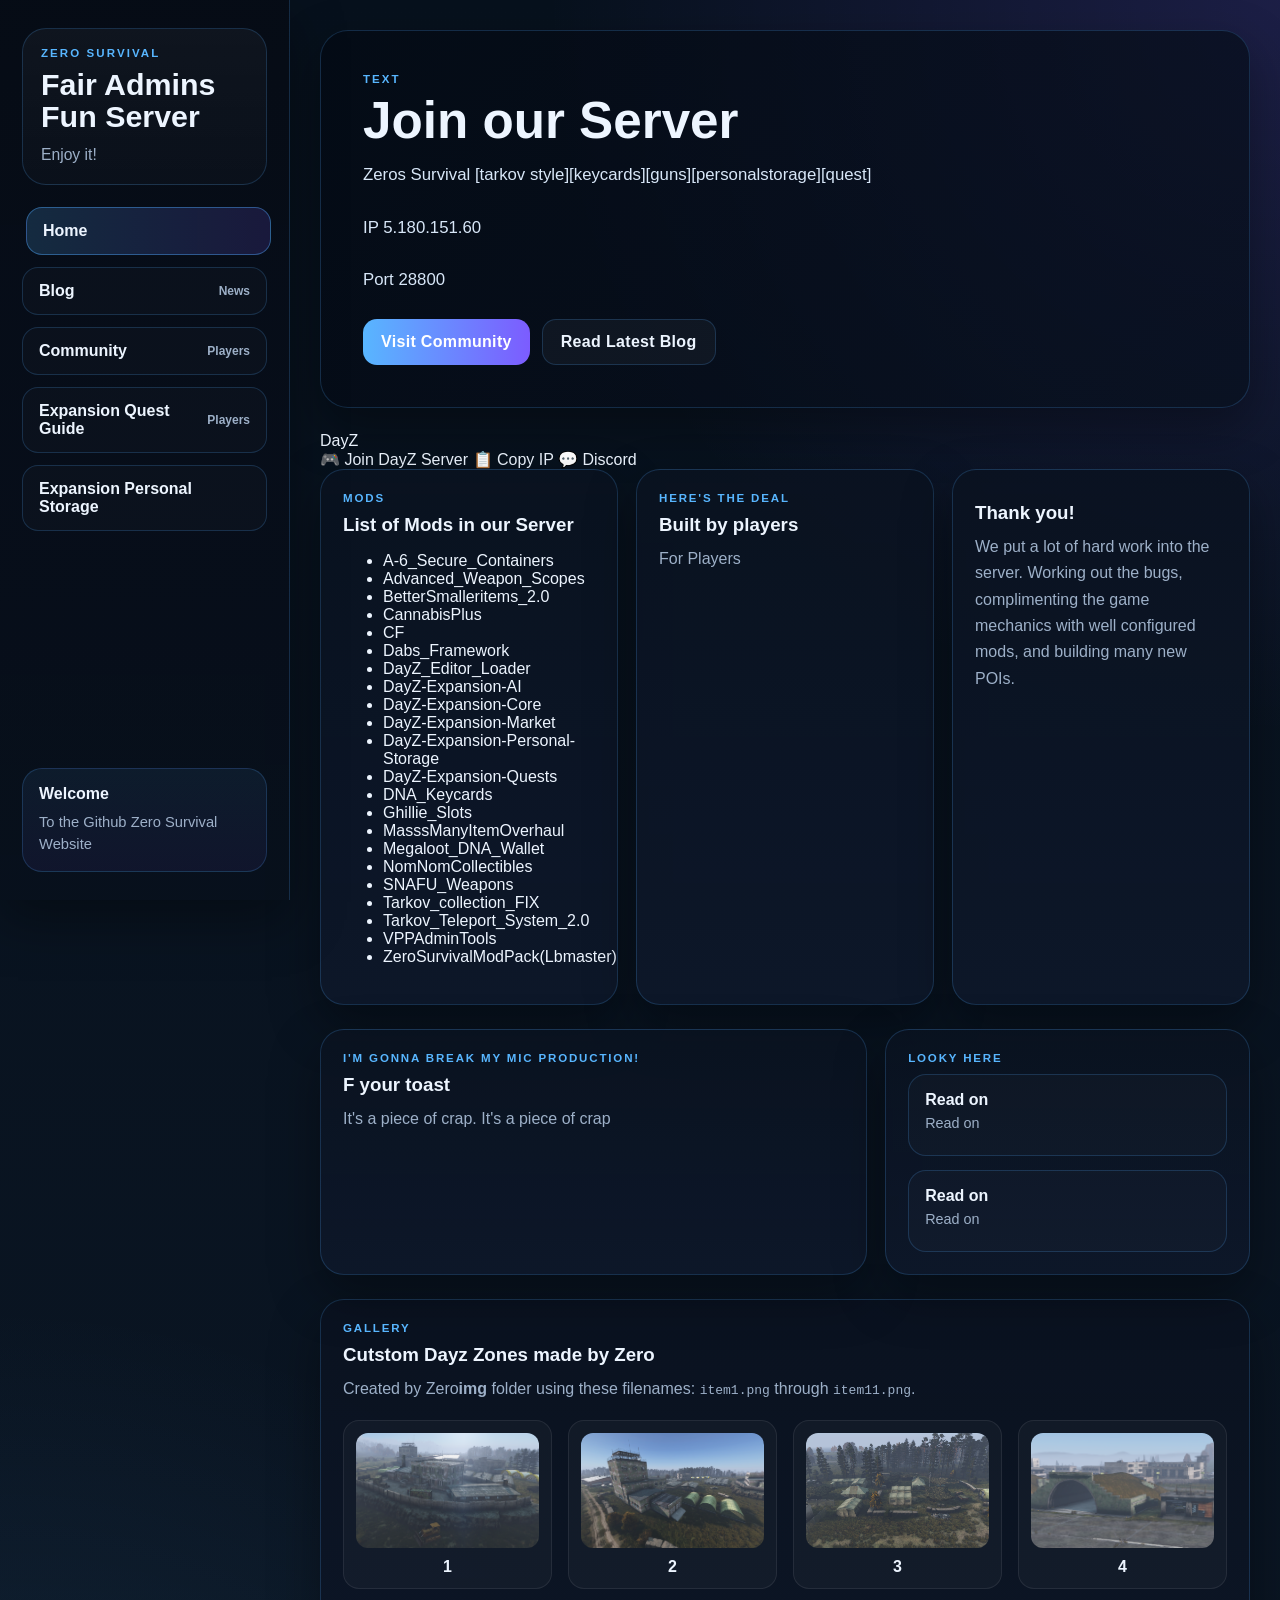
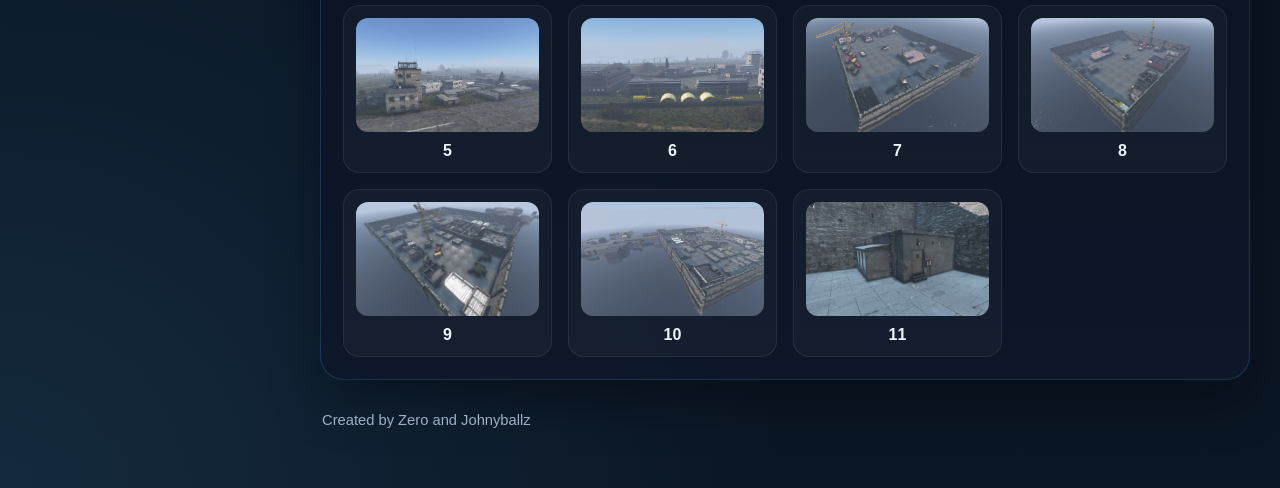
==== index.html @ 07addc76 "Update index.html" ====
<!DOCTYPE html>
<html lang="en">
<head>
  <meta charset="UTF-8" />
  <meta name="viewport" content="width=device-width, initial-scale=1.0" />
  <title>Zeros Survival [tarkov style][keycards][guns][personalstorage][quest] | Index</title>
  <link rel="stylesheet" href="style.css" />

  <style>
    .image-grid{
      display:grid;
      grid-template-columns:repeat(auto-fit,minmax(180px,1fr));
      gap:16px;
      margin-top:18px;
    }
    .image-item{
      display:flex;
      flex-direction:column;
      gap:10px;
      text-decoration:none;
      color:inherit;
      background:rgba(255,255,255,.03);
      border:1px solid rgba(255,255,255,.08);
      border-radius:16px;
      padding:12px;
      transition:.25s ease;
    }
    .image-item:hover{
      transform:translateY(-4px);
      border-color:rgba(0,210,255,.45);
    }
    .image-item img{
      width:100%;
      aspect-ratio:16/10;
      object-fit:cover;
      border-radius:12px;
      display:block;
      background:#111827;
    }
    .image-item span{
      font-weight:700;
      text-align:center;
    }
  </style>

</head>
<body>
  <div class="layout">
    <aside class="sidebar">
      <div class="brand">
        <div class="kicker">Zero Survival</div>
        <h1>Fair Admins<br>Fun Server</h1>
        <p>Enjoy it!</p>
      </div>

      <nav class="nav">
        <a href="index.html" class="active"><span>Home</span><small></small></a>
        <a href="blog.html"><span>Blog</span><small>News</small></a>
        <a href="community.html"><span>Community</span><small>Players</small></a>
        <a href="expansion_quest_guide.html"><span>Expansion Quest Guide</span><small>Players</small></a>
        <a href="personal_storage_guide.html"><span>Expansion Personal Storage</span><small></small></a>
      </nav>

      <div class="sidebar-card">
        <h3>Welcome</h3>
        <p>To the Github Zero Survival Website</p>
      </div>
    </aside>

    <main class="main">
      <section class="hero">
        <div class="hero-inner">
          <div class="kicker">Text</div>
          <h2>Join our Server</h2>
          <p>Zeros Survival [tarkov style][keycards][guns][personalstorage][quest]</p>
		  <p>IP 5.180.151.60</p>
		  <p>Port 28800</p>
          <div class="cta-row">
            <a class="btn primary" href="community.html">Visit Community</a>
            <a class="btn secondary" href="blog.html">Read Latest Blog</a>
          </div>
        </div>
      </section>
	  
	   <div class="hero-group-title">DayZ</div>
          <div class="hero-actions">
            <a href="steam://connect/5.180.151.60:28800" class="cta primary">🎮 Join DayZ Server</a>
            <a href="#" class="cta secondary" onclick="copyDayZIP(); return false;">📋 Copy IP</a>
            <a href="https://discord.gg/2TRaWwefMz" class="cta secondary" target="_blank" rel="noopener noreferrer">💬 Discord</a>
          </div>

      <section class="section grid">
        <article class="card">
          <div class="eyebrow">Mods</div>
          <h3>List of Mods in our Server</h3>
		                        <ul class="mods-list">
                                <li>A-6_Secure_Containers</li>
                                <li>Advanced_Weapon_Scopes</li>
                                <li>BetterSmalleritems_2.0</li>
                                <li>CannabisPlus</li>
                                <li>CF</li>
                                <li>Dabs_Framework</li>
                                <li>DayZ_Editor_Loader</li>
                                <li>DayZ-Expansion-AI</li>
                                <li>DayZ-Expansion-Core</li>
                                <li>DayZ-Expansion-Market</li>
                                <li>DayZ-Expansion-Personal-Storage</li>
                                <li>DayZ-Expansion-Quests</li>
                                <li>DNA_Keycards</li>
                                <li>Ghillie_Slots</li>
                                <li>MasssManyItemOverhaul</li>
                                <li>Megaloot_DNA_Wallet</li>
                                <li>NomNomCollectibles</li>
                                <li>SNAFU_Weapons</li>
                                <li>Tarkov_collection_FIX</li>
                                <li>Tarkov_Teleport_System_2.0</li>
                                <li>VPPAdminTools</li>
                                <li>ZeroSurvivalModPack(Lbmaster)</li>
                            </ul>
        </article>
        <article class="card">
          <div class="eyebrow">Here's the deal</div>
          <h3>Built by players</h3>
          <p>For Players</p>
        </article>
        <article class="card">
          <div class="eyebrow"></div>
          <h3>Thank you!</h3>
          <p>We put a lot of hard work into the server. Working out the bugs, complimenting the game mechanics with well configured mods, and building many new POIs.</p>
        </article>
      </section>

      <section class="section split">
        <div class="card">
          <div class="eyebrow">I'm gonna break my mic production!</div>
          <h3>F your toast</h3>
          <p>It's a piece of crap. It's a piece of crap</p>
        </div>
        <div class="card">
          <div class="eyebrow">Looky here</div>
          <div class="list">
            <div class="list-item">
              <strong><a href="blog.html">Read on</a></strong>
              <div class="meta">Read on</div>
            </div>
            <div class="list-item">
              <strong><a href="community.html">Read on</a></strong>
              <div class="meta">Read on</div>
            </div>
          </div>
        </div>
      </section>


      <section class="section">
        <div class="card">
          <div class="eyebrow">Gallery</div>
          <h3>Cutstom Dayz Zones made by Zero</h3>
          <p>Created by Zero<strong>img</strong> folder using these filenames:
            <code>item1.png</code> through <code>item11.png</code>.
          </p>
          <div class="image-grid">
            <a class="image-item" href="img/Screenshot 2026-03-22 142402.png" target="_blank"><img src="img/Screenshot 2026-03-22 142402.png" alt="Item 1"><span>1</span></a>
            <a class="image-item" href="img/Screenshot 2026-03-22 142425.png" target="_blank"><img src="img/Screenshot 2026-03-22 142425.png" alt="Item 2"><span>2</span></a>
            <a class="image-item" href="img/Screenshot 2026-03-22 142443.png" target="_blank"><img src="img/Screenshot 2026-03-22 142443.png" alt="Item 3"><span>3</span></a>
            <a class="image-item" href="img/Screenshot 2026-03-22 142520.png" target="_blank"><img src="img/Screenshot 2026-03-22 142520.png" alt="Item 4"><span>4</span></a>
            <a class="image-item" href="img/Screenshot 2026-03-22 142541.png" target="_blank"><img src="img/Screenshot 2026-03-22 142541.png" alt="Item 5"><span>5</span></a>
            <a class="image-item" href="img/Screenshot 2026-03-22 142604.png" target="_blank"><img src="img/Screenshot 2026-03-22 142604.png" alt="Item 6"><span>6</span></a>
            <a class="image-item" href="img/Screenshot 2026-03-22 142838.png" target="_blank"><img src="img/Screenshot 2026-03-22 142838.png" alt="Item 7"><span>7</span></a>
            <a class="image-item" href="img/Screenshot 2026-03-22 142849.png" target="_blank"><img src="img/Screenshot 2026-03-22 142849.png" alt="Item 8"><span>8</span></a>
            <a class="image-item" href="img/Screenshot 2026-03-22 142922.png" target="_blank"><img src="img/Screenshot 2026-03-22 142922.png" alt="Item 9"><span>9</span></a>
            <a class="image-item" href="img/Screenshot 2026-03-22 142936.png" target="_blank"><img src="img/Screenshot 2026-03-22 142936.png" alt="Item 10"><span>10</span></a>
            <a class="image-item" href="img/Screenshot 2026-03-22 142946.png" target="_blank"><img src="img/Screenshot 2026-03-22 142946.png" alt="Item 11"><span>11</span></a>
          </div>
        </div>
      </section>

      <div class="footer">Created by Zero and Johnyballz</div>
    </main>
  </div>
</body>
</html>
---- style.css ----
:root{
  --bg:#07111d;
  --bg2:#0b1624;
  --panel:rgba(10,18,32,.88);
  --panel-2:rgba(14,24,42,.92);
  --line:rgba(80,170,255,.20);
  --line-strong:rgba(80,170,255,.42);
  --text:#edf5ff;
  --muted:#9db0c8;
  --primary:#58b6ff;
  --primary-2:#7c5cff;
  --success:#39d98a;
  --shadow:0 20px 50px rgba(0,0,0,.35);
  --radius:22px;
  --max:1400px;
}

*{box-sizing:border-box}
html,body{margin:0;padding:0}
body{
  font-family:Arial,Helvetica,sans-serif;
  color:var(--text);
  background:
    radial-gradient(circle at top right, rgba(124,92,255,.18), transparent 30%),
    radial-gradient(circle at bottom left, rgba(88,182,255,.12), transparent 32%),
    linear-gradient(180deg,var(--bg),var(--bg2));
  min-height:100vh;
}

a{color:inherit;text-decoration:none}

.layout{
  display:grid;
  grid-template-columns:290px 1fr;
  min-height:100vh;
}

.sidebar{
  position:sticky;
  top:0;
  height:100vh;
  padding:28px 22px;
  background:linear-gradient(180deg, rgba(6,12,22,.98), rgba(8,16,28,.94));
  border-right:1px solid var(--line);
  box-shadow:var(--shadow);
  display:flex;
  flex-direction:column;
  gap:22px;
}

.brand{
  padding:18px;
  border:1px solid var(--line);
  border-radius:24px;
  background:linear-gradient(180deg, rgba(255,255,255,.04), rgba(255,255,255,.02));
}

.kicker{
  letter-spacing:.18em;
  font-size:.72rem;
  text-transform:uppercase;
  color:var(--primary);
  margin-bottom:10px;
  font-weight:700;
}

.brand h1{
  margin:0;
  font-size:1.9rem;
  line-height:1.05;
}

.brand p{
  margin:10px 0 0;
  color:var(--muted);
  line-height:1.5;
  font-size:.98rem;
}

.nav{
  display:flex;
  flex-direction:column;
  gap:12px;
}

.nav a{
  display:flex;
  align-items:center;
  justify-content:space-between;
  gap:12px;
  padding:14px 16px;
  border-radius:16px;
  border:1px solid var(--line);
  background:rgba(255,255,255,.02);
  color:var(--text);
  font-weight:700;
  transition:.2s ease;
}

.nav a:hover,
.nav a.active{
  transform:translateX(4px);
  border-color:var(--line-strong);
  background:linear-gradient(90deg, rgba(88,182,255,.18), rgba(124,92,255,.16));
}

.nav small{
  color:var(--muted);
  font-weight:600;
  font-size:.75rem;
}

.sidebar-card{
  margin-top:auto;
  border:1px solid var(--line);
  border-radius:20px;
  padding:16px;
  background:linear-gradient(180deg, rgba(88,182,255,.08), rgba(124,92,255,.08));
}

.sidebar-card h3{
  margin:0 0 8px;
  font-size:1rem;
}

.sidebar-card p{
  margin:0;
  color:var(--muted);
  line-height:1.5;
  font-size:.92rem;
}

.main{
  padding:30px;
}

.hero{
  max-width:var(--max);
  margin:0 auto 24px;
  min-height:330px;
  border:1px solid var(--line);
  border-radius:28px;
  overflow:hidden;
  background:
    linear-gradient(135deg, rgba(4,10,20,.74), rgba(8,16,30,.74)),
    url('https://images.unsplash.com/photo-1542751371-adc38448a05e?auto=format&fit=crop&w=1400&q=80') center/cover no-repeat;
  box-shadow:var(--shadow);
  display:flex;
  align-items:flex-end;
}

.hero.blog-hero{
  background:
    linear-gradient(135deg, rgba(4,10,20,.76), rgba(8,16,30,.78)),
    url('https://images.unsplash.com/photo-1511512578047-dfb367046420?auto=format&fit=crop&w=1400&q=80') center/cover no-repeat;
}

.hero.community-hero{
  background:
    linear-gradient(135deg, rgba(4,10,20,.76), rgba(8,16,30,.78)),
    url('https://images.unsplash.com/photo-1511882150382-421056c89033?auto=format&fit=crop&w=1400&q=80') center/cover no-repeat;
}

.hero-inner{
  padding:42px;
  max-width:760px;
}

.hero h2{
  font-size:clamp(2.2rem,4vw,4rem);
  line-height:1.02;
  margin:0 0 14px;
}

.hero p{
  margin:0 0 24px;
  color:#d8e7f8;
  font-size:1.05rem;
  line-height:1.7;
}

.cta-row{
  display:flex;
  flex-wrap:wrap;
  gap:12px;
}

.btn{
  display:inline-flex;
  align-items:center;
  justify-content:center;
  padding:13px 18px;
  border-radius:14px;
  border:1px solid var(--line);
  font-weight:800;
  letter-spacing:.02em;
  transition:.2s ease;
}

.btn.primary{
  background:linear-gradient(90deg, var(--primary), var(--primary-2));
  color:white;
  border:none;
}

.btn.secondary{
  background:rgba(255,255,255,.04);
  color:var(--text);
}

.btn:hover{transform:translateY(-2px)}

.section{
  max-width:var(--max);
  margin:0 auto 24px;
}

.grid{
  display:grid;
  grid-template-columns:repeat(3, minmax(0,1fr));
  gap:18px;
}

.card{
  background:linear-gradient(180deg, var(--panel), var(--panel-2));
  border:1px solid var(--line);
  border-radius:24px;
  padding:22px;
  box-shadow:var(--shadow);
}

.card h3,.card h4{
  margin:0 0 10px;
}

.card p{
  margin:0;
  color:var(--muted);
  line-height:1.65;
}

.card .eyebrow{
  color:var(--primary);
  text-transform:uppercase;
  letter-spacing:.16em;
  font-size:.72rem;
  font-weight:800;
  margin-bottom:10px;
}

.split{
  display:grid;
  grid-template-columns:1.2fr .8fr;
  gap:18px;
}

.list{
  display:grid;
  gap:14px;
}

.list-item{
  padding:16px;
  border-radius:18px;
  border:1px solid var(--line);
  background:rgba(255,255,255,.02);
}

.list-item strong{
  display:block;
  margin-bottom:6px;
}

.meta{
  color:var(--muted);
  font-size:.9rem;
  margin-bottom:8px;
}

.footer{
  max-width:var(--max);
  margin:14px auto 0;
  color:var(--muted);
  font-size:.92rem;
  padding:8px 2px 30px;
}

@media (max-width: 1080px){
  .grid,.split{grid-template-columns:1fr}
}

@media (max-width: 860px){
  .layout{grid-template-columns:1fr}
  .sidebar{
    position:relative;
    height:auto;
    border-right:none;
    border-bottom:1px solid var(--line);
  }
  .main{padding:20px}
  .hero-inner{padding:28px}
}
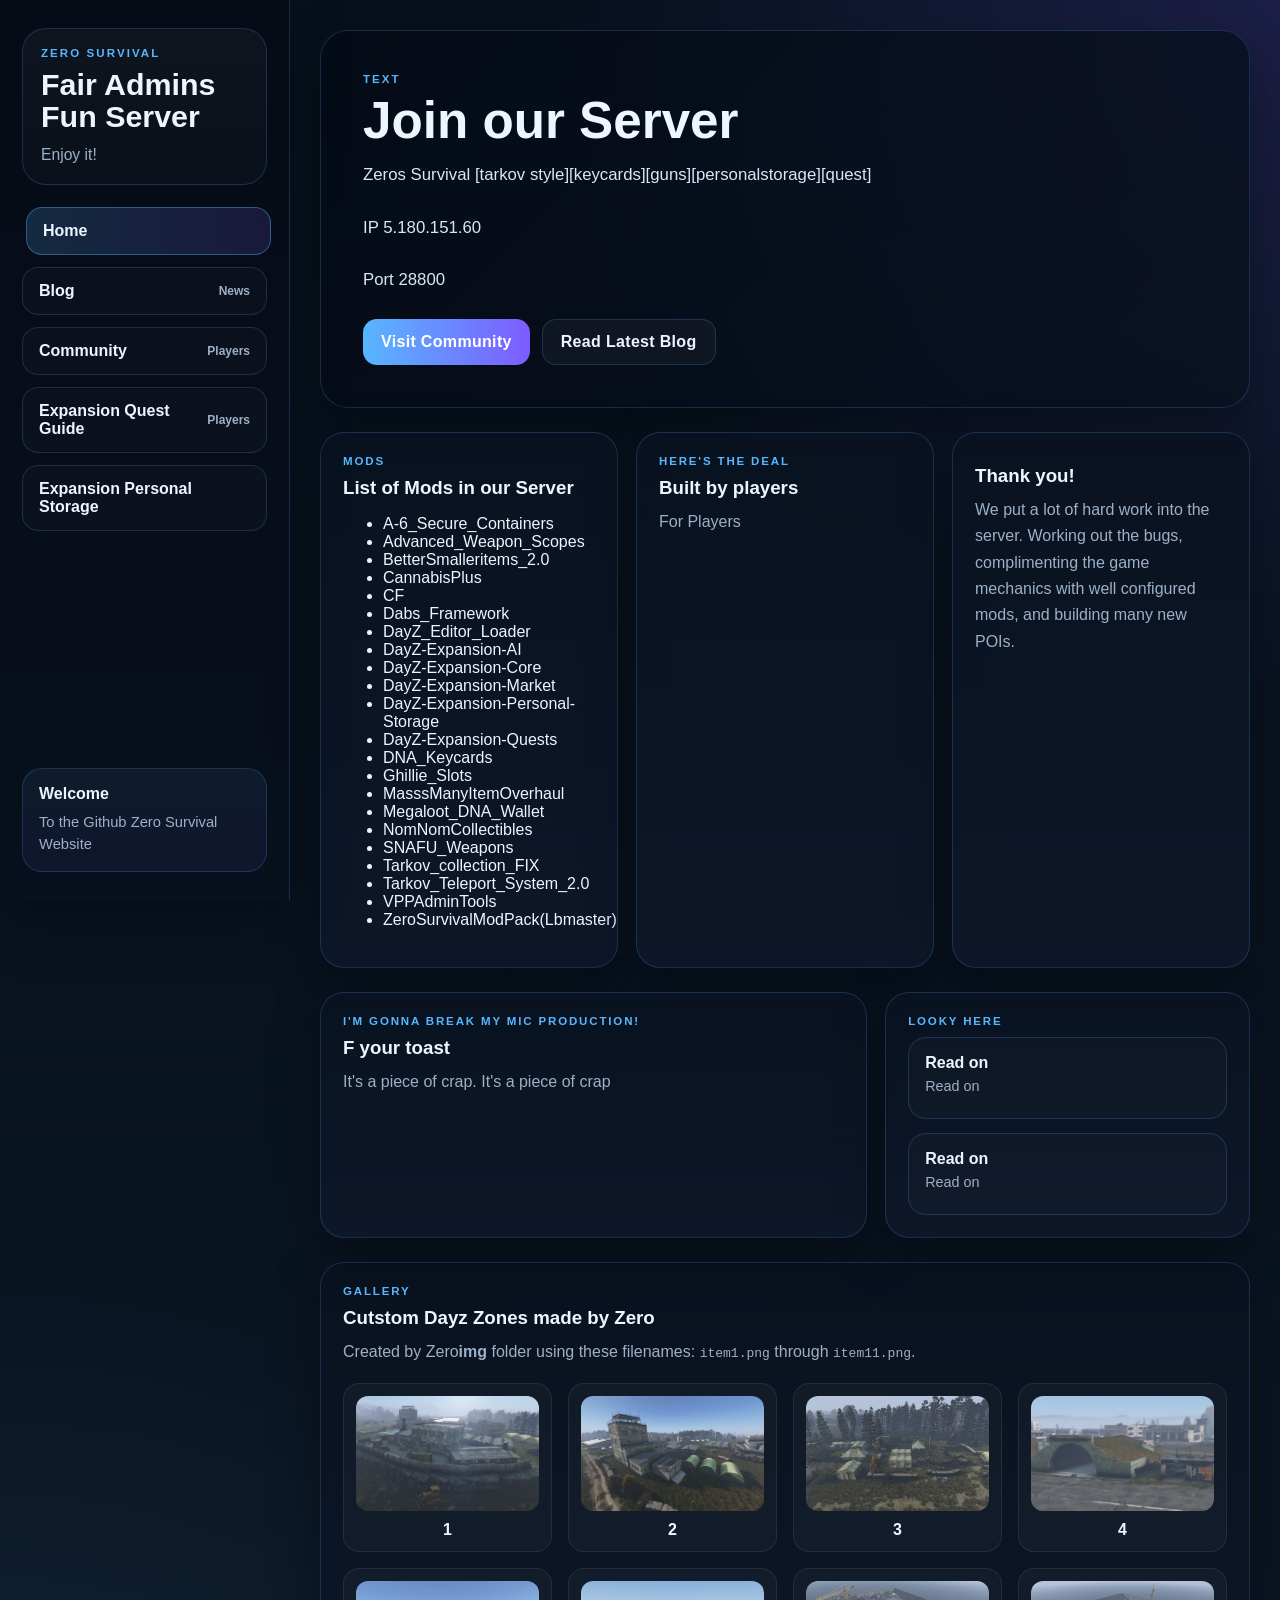
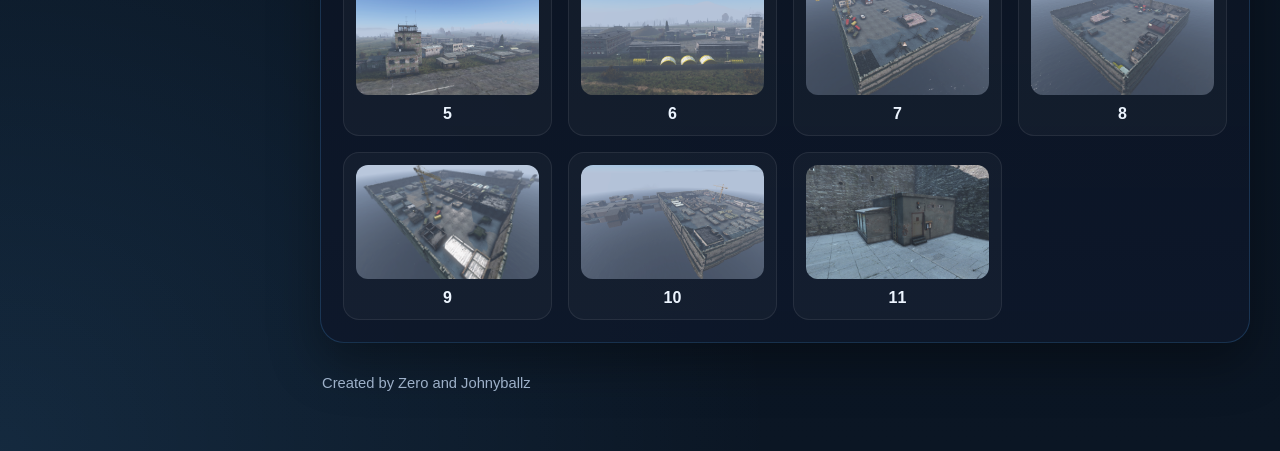
==== commit 72df233c: "Update index.html" ====
--- a/index.html
+++ b/index.html
@@ -82,12 +82,7 @@
         </div>
       </section>
 	  
-	   <div class="hero-group-title">DayZ</div>
-          <div class="hero-actions">
-            <a href="steam://connect/5.180.151.60:28800" class="cta primary">🎮 Join DayZ Server</a>
-            <a href="#" class="cta secondary" onclick="copyDayZIP(); return false;">📋 Copy IP</a>
-            <a href="https://discord.gg/2TRaWwefMz" class="cta secondary" target="_blank" rel="noopener noreferrer">💬 Discord</a>
-          </div>
+
 
       <section class="section grid">
         <article class="card">
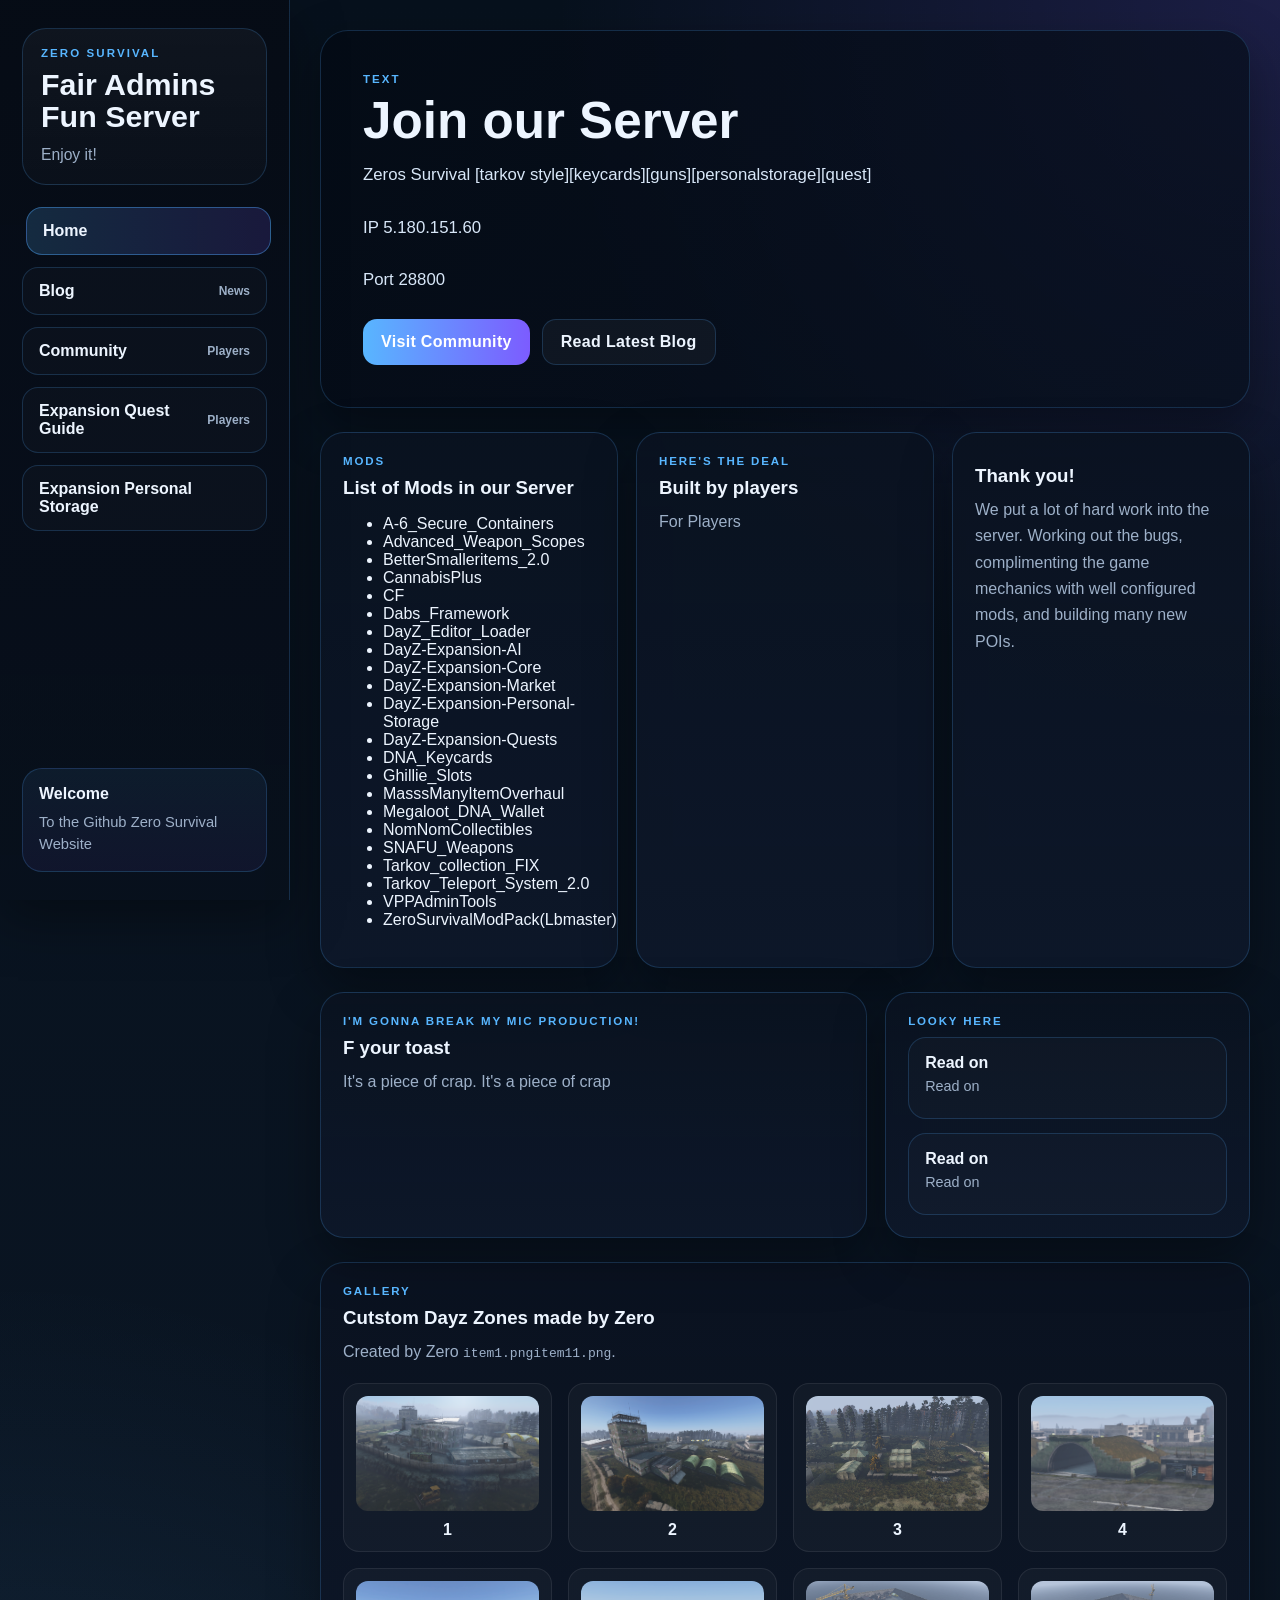
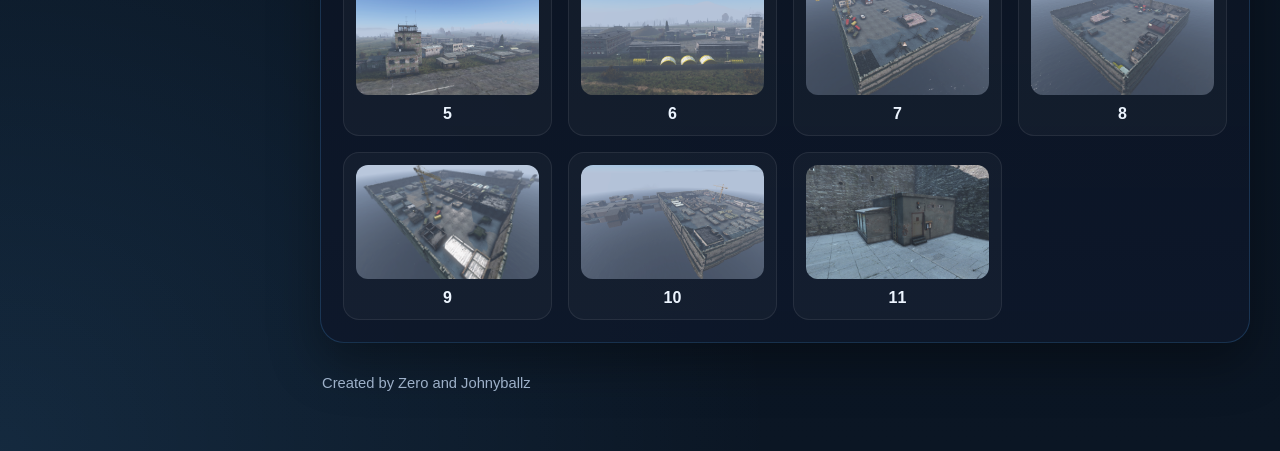
==== commit 36ea5121: "Update index.html" ====
--- a/index.html
+++ b/index.html
@@ -151,8 +151,8 @@
         <div class="card">
           <div class="eyebrow">Gallery</div>
           <h3>Cutstom Dayz Zones made by Zero</h3>
-          <p>Created by Zero<strong>img</strong> folder using these filenames:
-            <code>item1.png</code> through <code>item11.png</code>.
+          <p>Created by Zero<strong></strong>
+            <code>item1.png</code><code>item11.png</code>.
           </p>
           <div class="image-grid">
             <a class="image-item" href="img/Screenshot 2026-03-22 142402.png" target="_blank"><img src="img/Screenshot 2026-03-22 142402.png" alt="Item 1"><span>1</span></a>
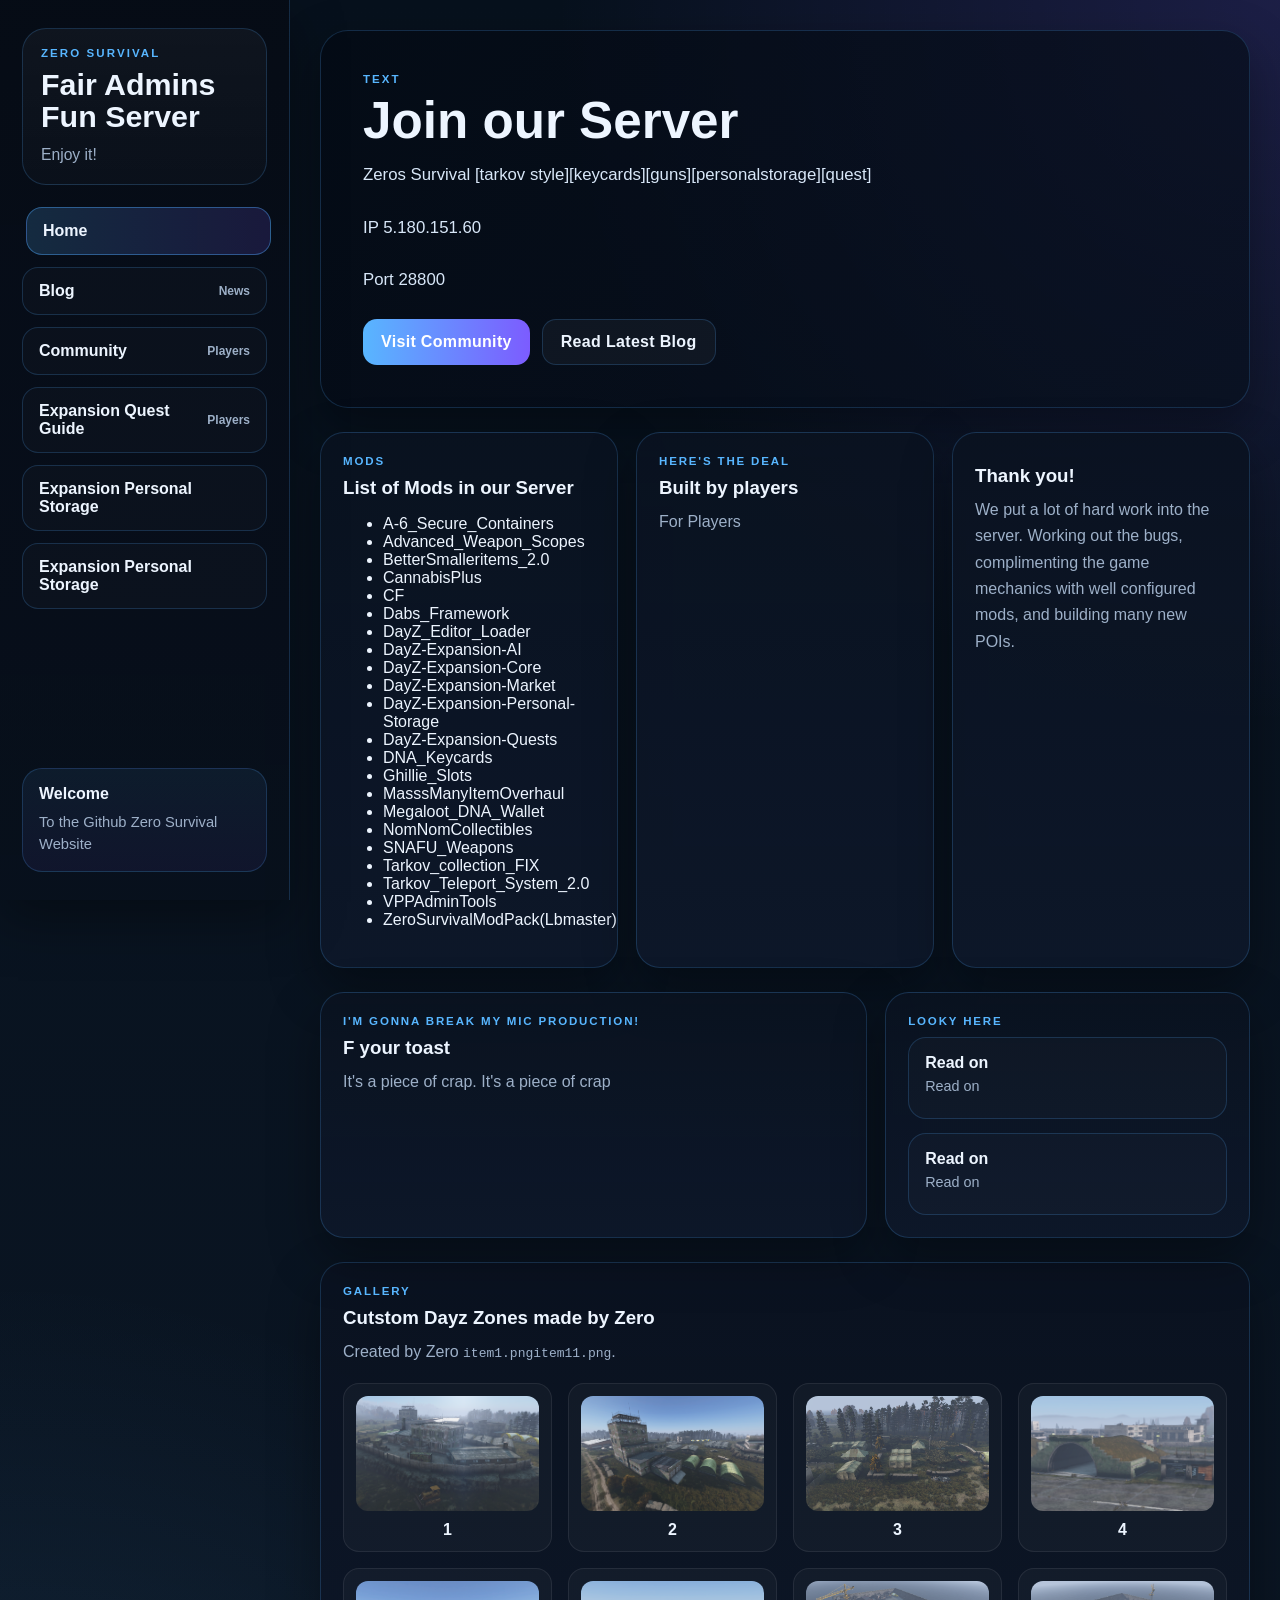
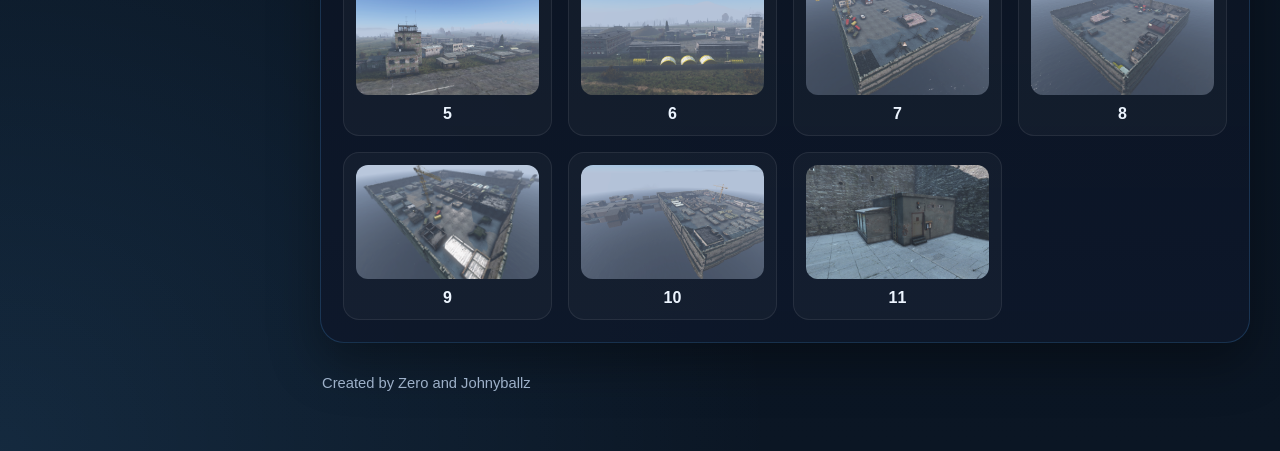
==== commit 2499efc5: "Update index.html" ====
--- a/index.html
+++ b/index.html
@@ -53,13 +53,17 @@
         <p>Enjoy it!</p>
       </div>
 
-      <nav class="nav">
+  
+     <nav class="nav">
         <a href="index.html" class="active"><span>Home</span><small></small></a>
         <a href="blog.html"><span>Blog</span><small>News</small></a>
         <a href="community.html"><span>Community</span><small>Players</small></a>
         <a href="expansion_quest_guide.html"><span>Expansion Quest Guide</span><small>Players</small></a>
         <a href="personal_storage_guide.html"><span>Expansion Personal Storage</span><small></small></a>
+		<a href="a6_secure_containers_short_review.html"><span>Expansion Personal Storage</span><small></small></a>
       </nav>
+
+
 
       <div class="sidebar-card">
         <h3>Welcome</h3>
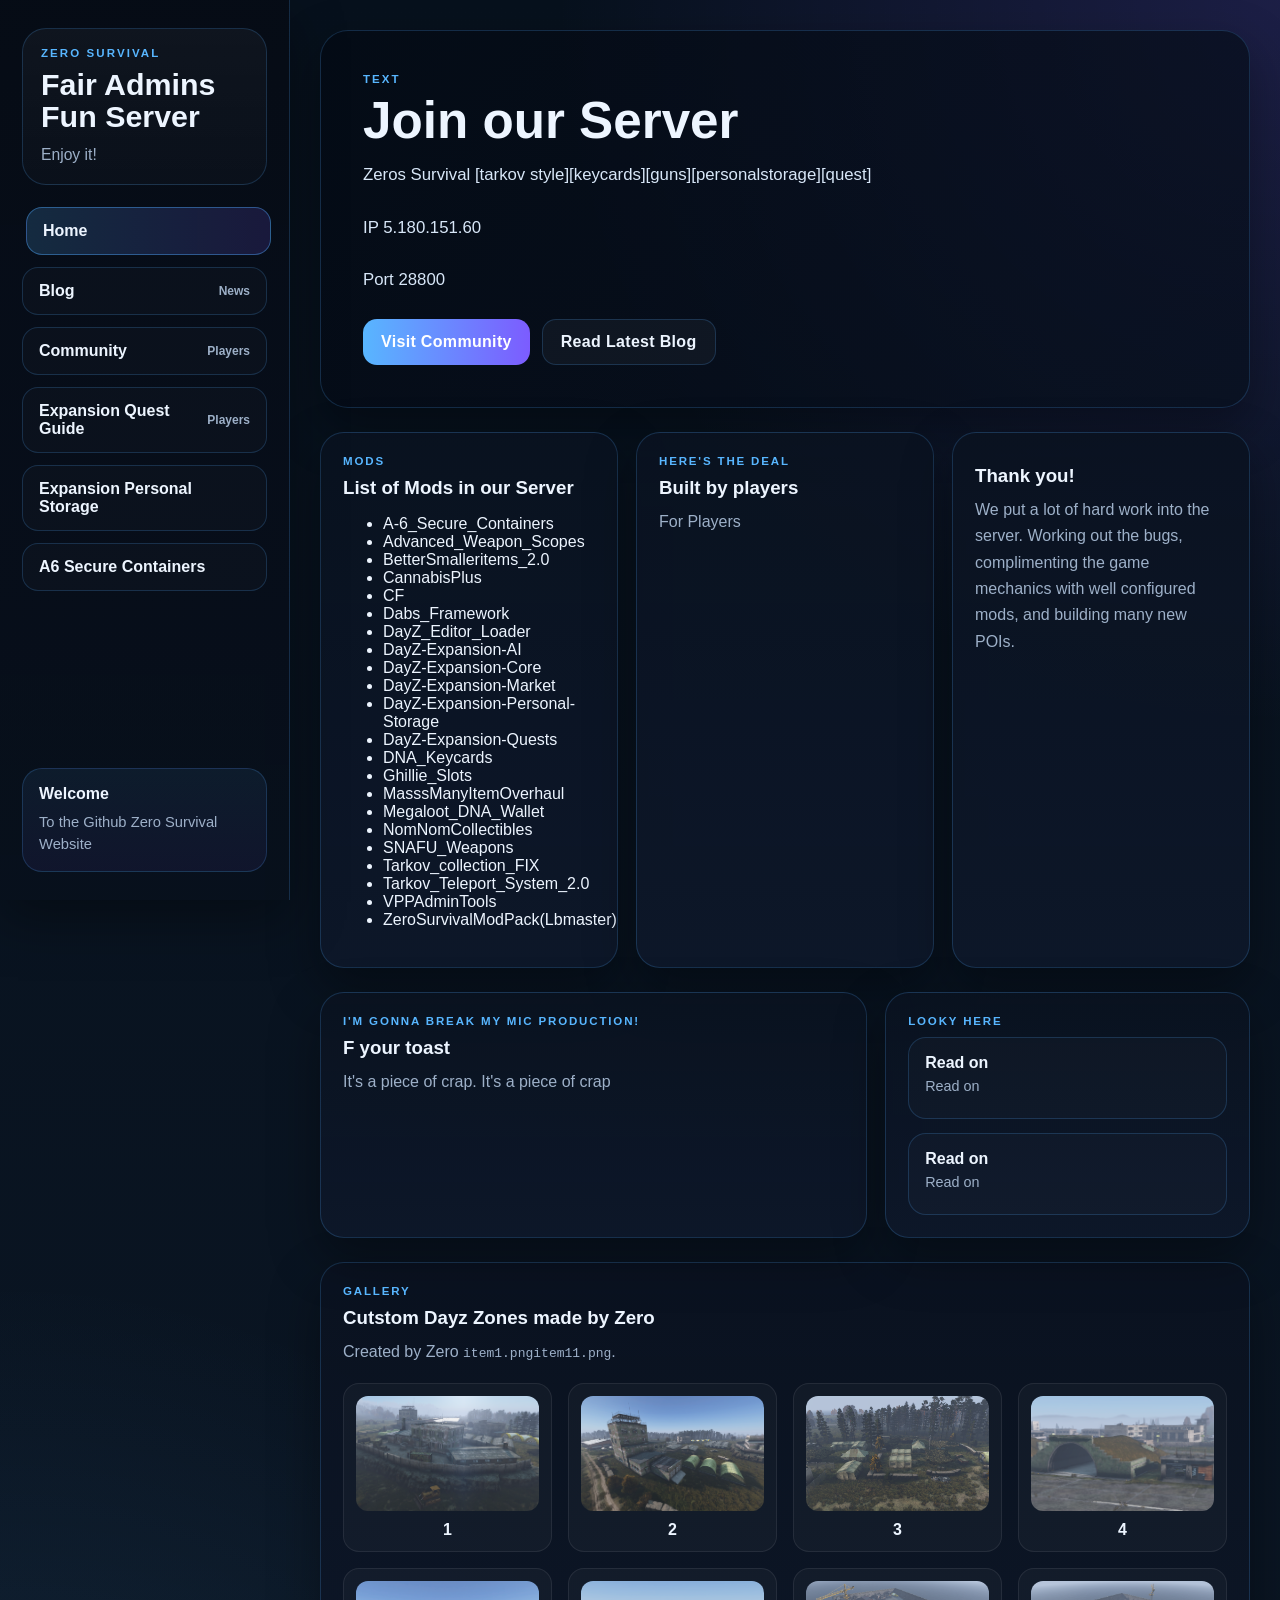
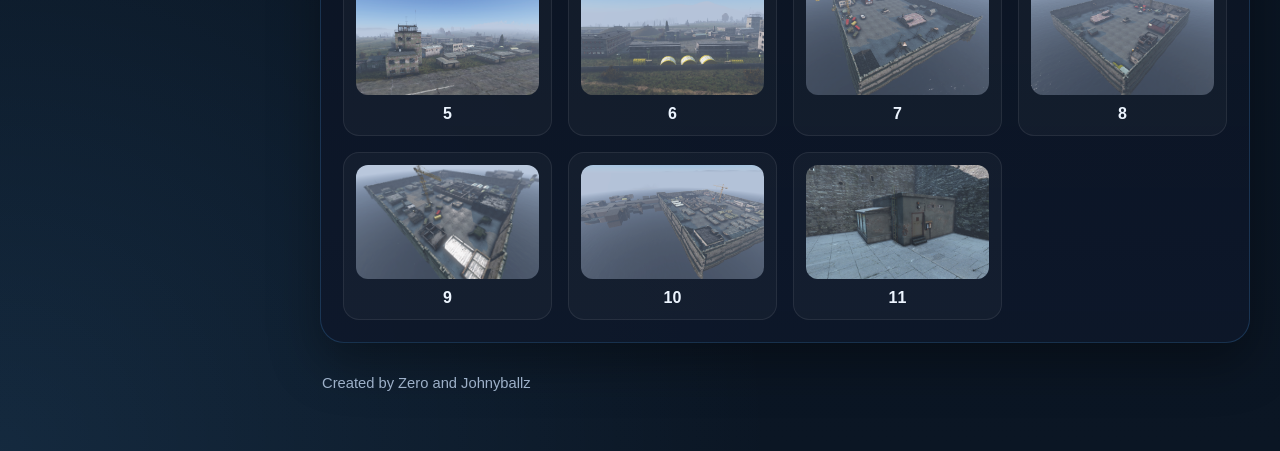
==== commit ec9e0962: "Update index.html" ====
--- a/index.html
+++ b/index.html
@@ -60,7 +60,7 @@
         <a href="community.html"><span>Community</span><small>Players</small></a>
         <a href="expansion_quest_guide.html"><span>Expansion Quest Guide</span><small>Players</small></a>
         <a href="personal_storage_guide.html"><span>Expansion Personal Storage</span><small></small></a>
-		<a href="a6_secure_containers_short_review.html"><span>Expansion Personal Storage</span><small></small></a>
+		<a href="a6_secure_containers_short_review.html"><span>A6 Secure Containers</span><small></small></a>
       </nav>
 
 
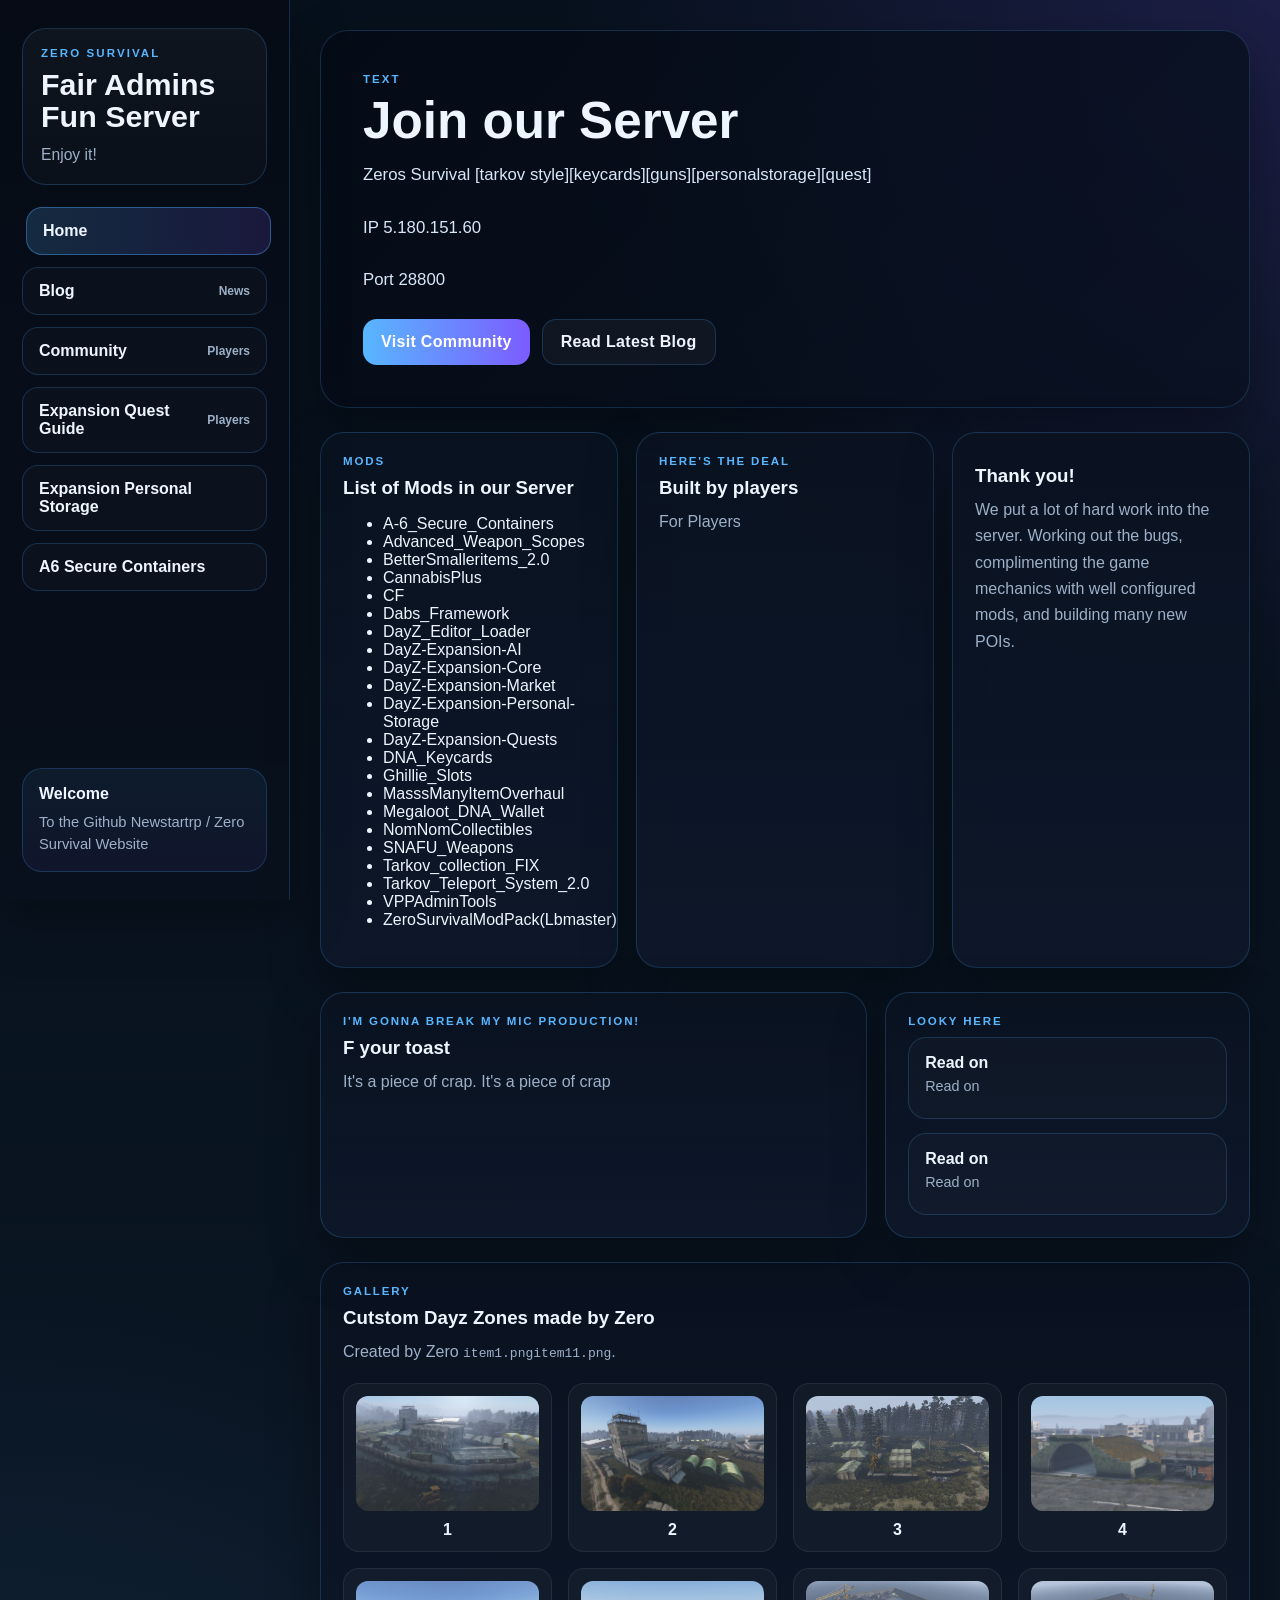
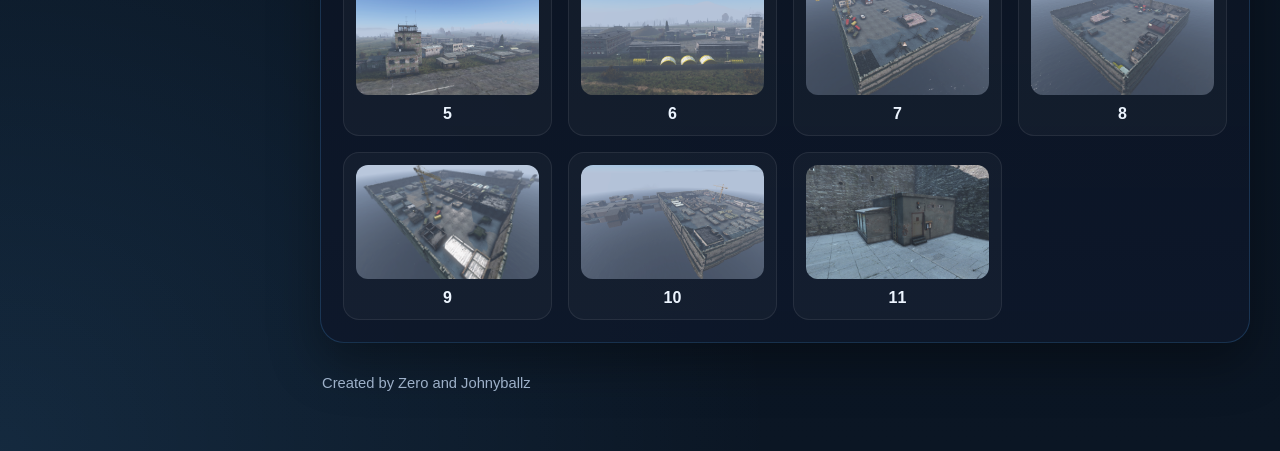
==== commit 587368b8: "Update index.html" ====
--- a/index.html
+++ b/index.html
@@ -67,7 +67,7 @@
 
       <div class="sidebar-card">
         <h3>Welcome</h3>
-        <p>To the Github Zero Survival Website</p>
+        <p>To the Github Newstartrp / Zero Survival Website</p>
       </div>
     </aside>
 
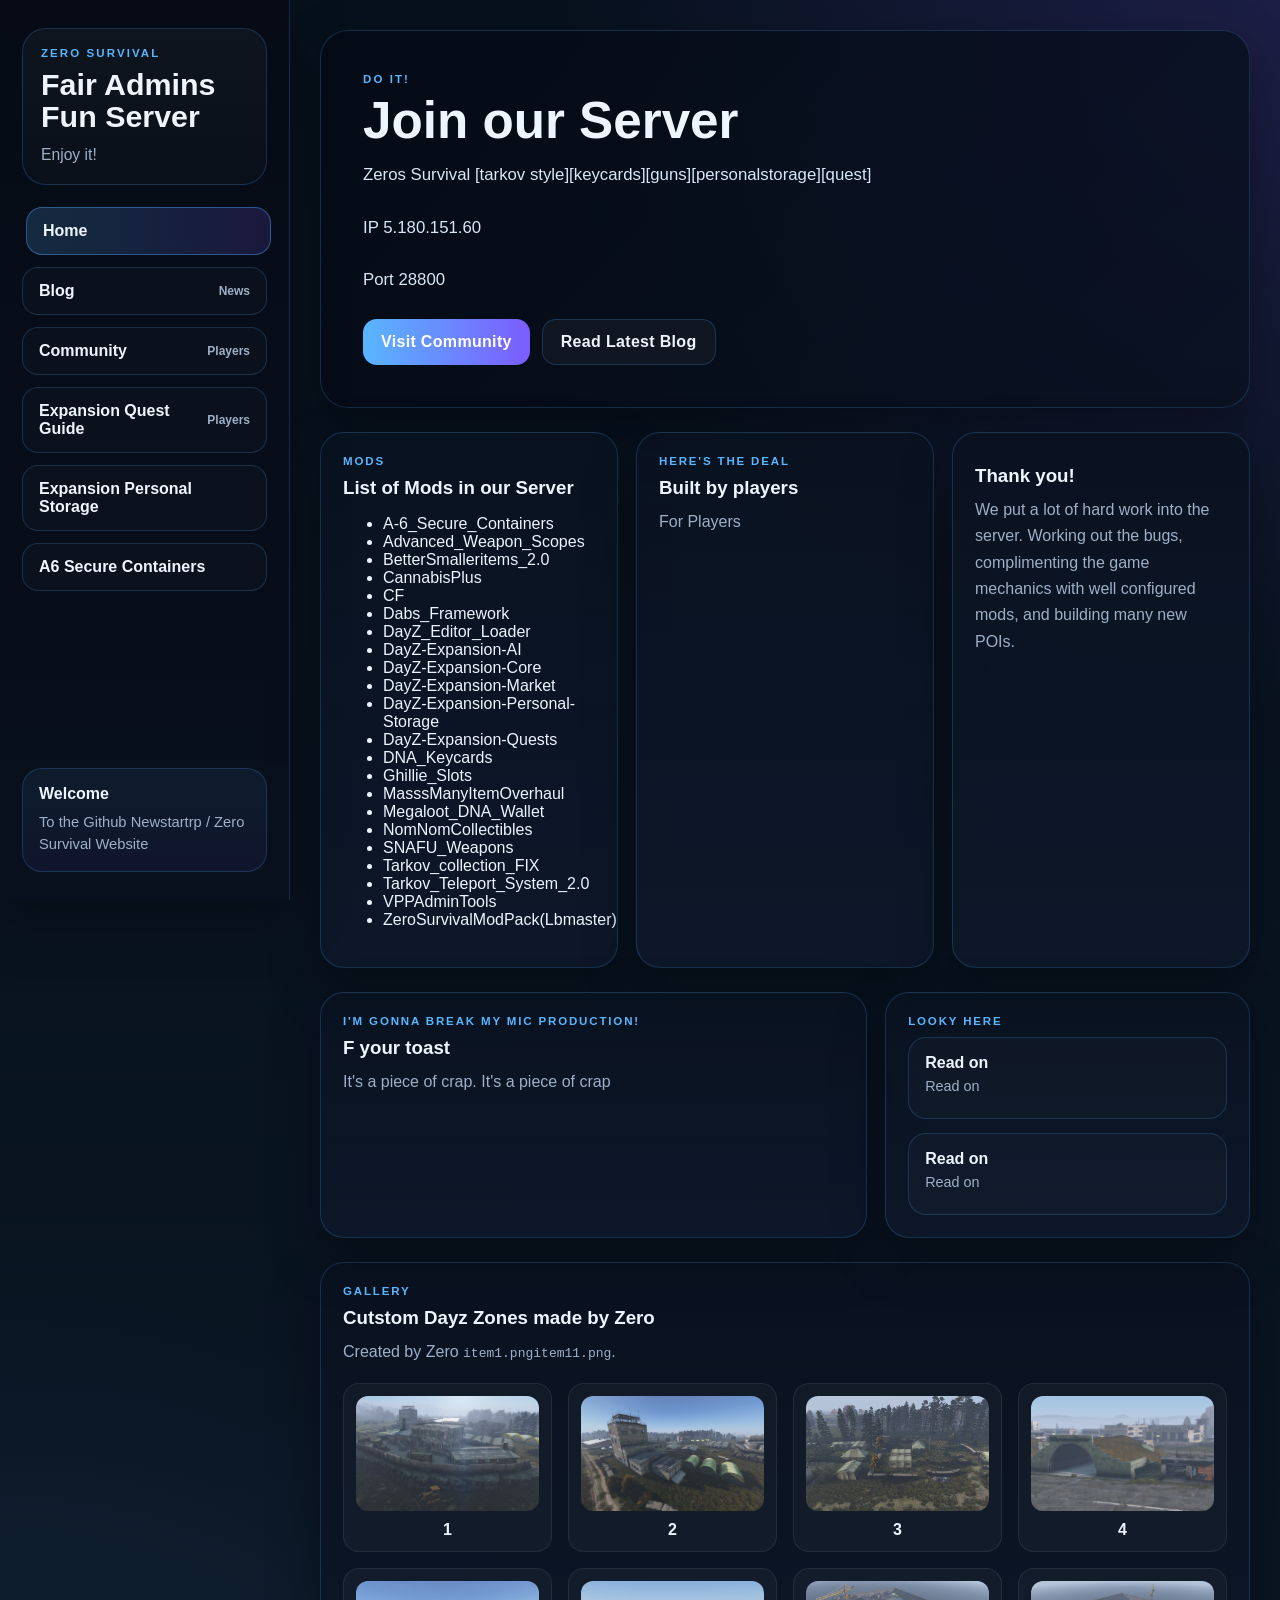
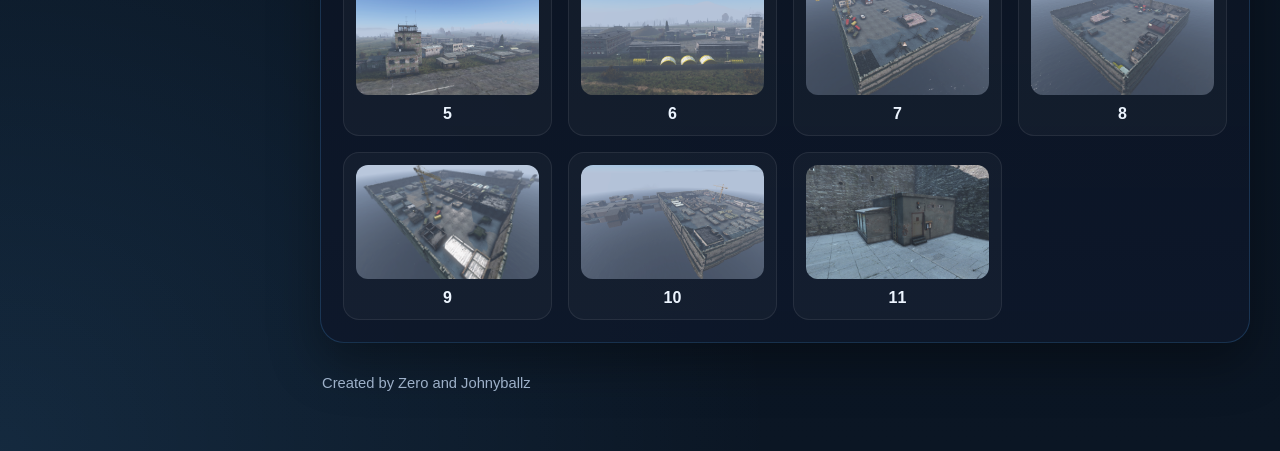
==== commit 79b6e135: "Update index.html" ====
--- a/index.html
+++ b/index.html
@@ -74,7 +74,7 @@
     <main class="main">
       <section class="hero">
         <div class="hero-inner">
-          <div class="kicker">Text</div>
+          <div class="kicker">DO IT!</div>
           <h2>Join our Server</h2>
           <p>Zeros Survival [tarkov style][keycards][guns][personalstorage][quest]</p>
 		  <p>IP 5.180.151.60</p>
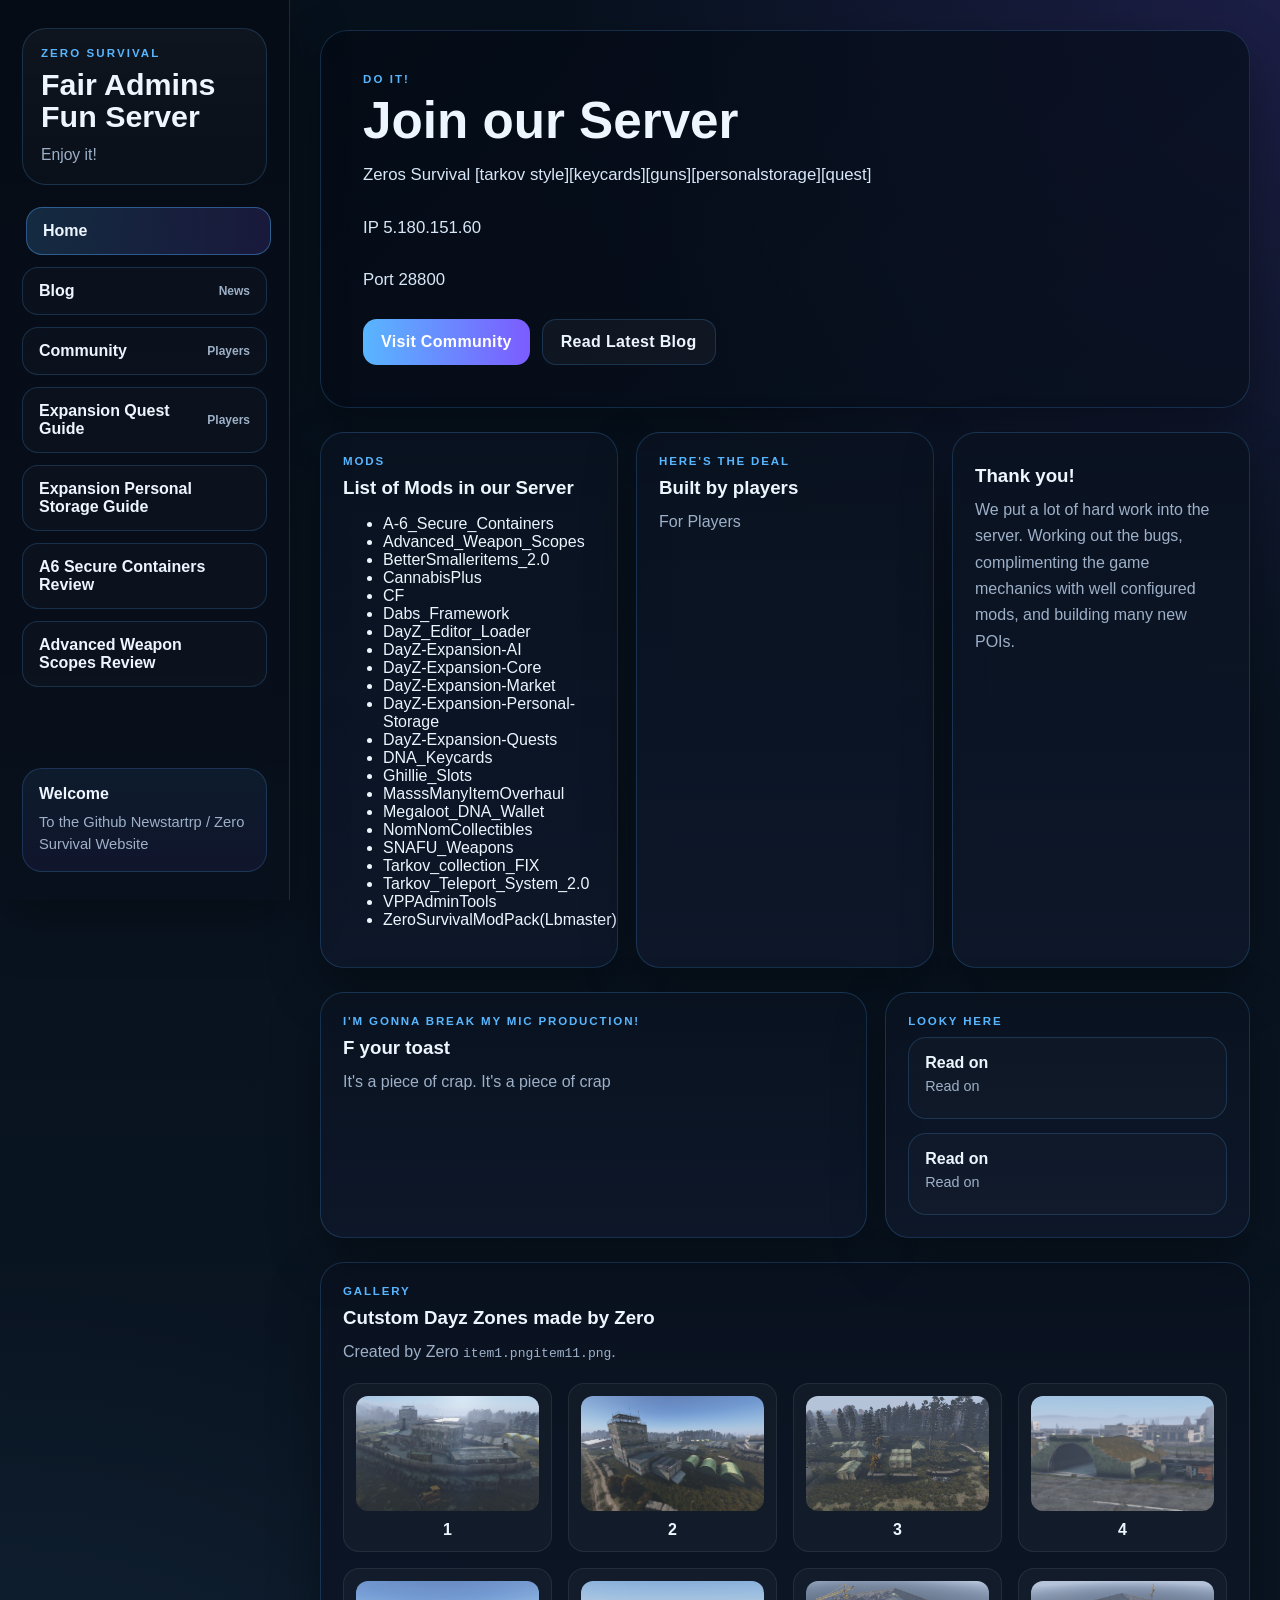
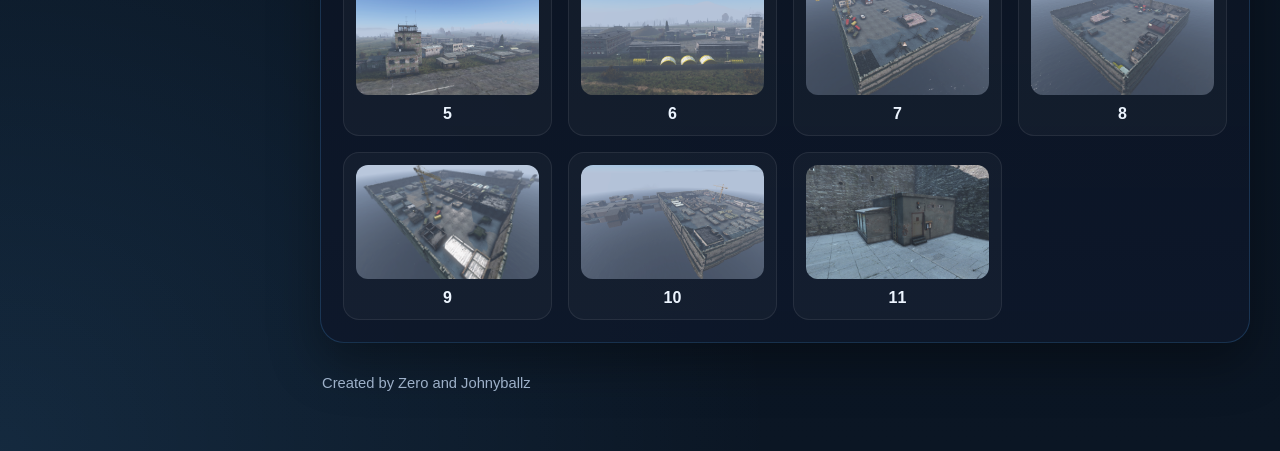
==== commit 019622b6: "Update index.html" ====
--- a/index.html
+++ b/index.html
@@ -54,13 +54,15 @@
       </div>
 
   
+    
      <nav class="nav">
         <a href="index.html" class="active"><span>Home</span><small></small></a>
         <a href="blog.html"><span>Blog</span><small>News</small></a>
         <a href="community.html"><span>Community</span><small>Players</small></a>
         <a href="expansion_quest_guide.html"><span>Expansion Quest Guide</span><small>Players</small></a>
-        <a href="personal_storage_guide.html"><span>Expansion Personal Storage</span><small></small></a>
-		<a href="a6_secure_containers_short_review.html"><span>A6 Secure Containers</span><small></small></a>
+        <a href="personal_storage_guide.html"><span>Expansion Personal Storage Guide</span><small></small></a>
+		<a href="a6_secure_containers_short_review.html"><span>A6 Secure Containers Review</span><small></small></a>
+		<a href="advanced_weapon_scopes_short_review.html"><span>Advanced Weapon Scopes Review</span><small></small></a>
       </nav>
 
 
